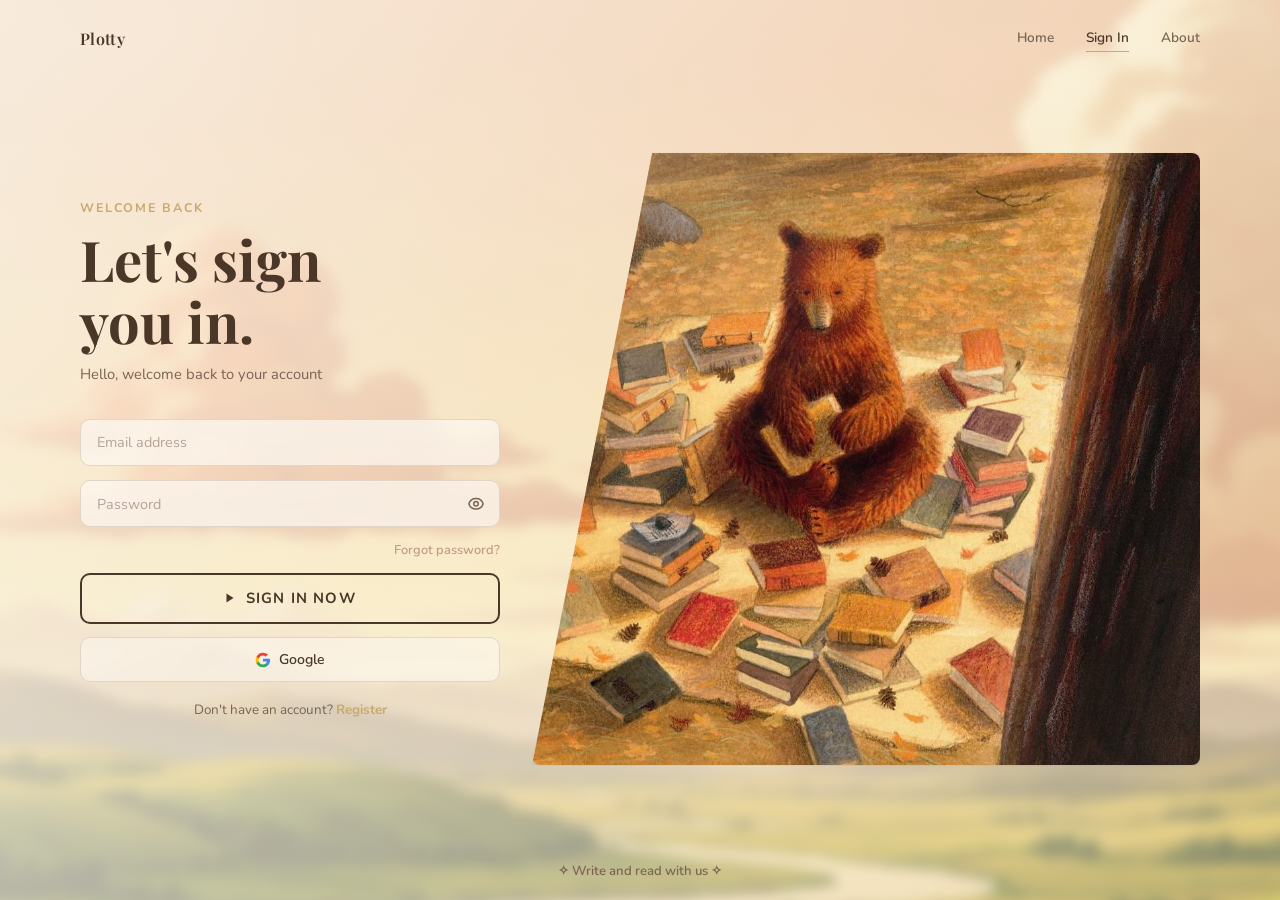
==== static/index.html @ 0d7ef9e9 "Riorganizzazione cartelle e aggiunta backend" ====
<!DOCTYPE html>
<html lang="it">
<head>
  <meta charset="UTF-8" />
  <meta name="viewport" content="width=device-width, initial-scale=1.0" />
  <title>Sign In</title>
  <link rel="stylesheet" href="index.css" />
  <link rel="preconnect" href="https://fonts.googleapis.com" />
  <link rel="preconnect" href="https://fonts.gstatic.com" crossorigin />
  <link href="https://fonts.googleapis.com/css2?family=Playfair+Display:wght@400;500;600;700&family=Nunito:wght@400;600;700&display=swap" rel="stylesheet" />
  <script src="jquery-3.5.1.min.js"></script>
  <script src="libreria.js"></script>
  <script src="index.js"></script>
</head>
<body>

  <!-- Fullscreen Background -->
  <div class="bg-layer" aria-hidden="true"></div>
  <div class="bg-overlay" aria-hidden="true"></div>

  <!-- Main Layout -->
  <main class="page">

    <!-- Top Nav -->
    <nav class="topnav" aria-label="Main navigation">
      <span class="topnav-brand">Plotty</span>
      <div class="topnav-links">
        <a href="#" class="nav-link">Home</a>
        <a href="#" class="nav-link active">Sign In</a>
        <a href="#" class="nav-link">About</a>
      </div>
      <button class="hamburger" aria-label="Open menu">
        <svg width="24" height="24" viewBox="0 0 24 24" fill="none" stroke="currentColor" stroke-width="2">
          <line x1="3" y1="6" x2="21" y2="6" />
          <line x1="3" y1="12" x2="21" y2="12" />
          <line x1="3" y1="18" x2="21" y2="18" />
        </svg>
      </button>
    </nav>

    <!-- Content Area -->
    <div class="content">

      <!-- Left: Form -->
      <div class="left-col">
        <p class="eyebrow">Welcome back</p>
        <h1 class="hero-title">Let's sign<br/>you in.</h1>
        <p class="hero-sub">Hello, welcome back to your account</p>

        <form class="login-form" action="#" method="post">
          <div class="input-group">
            <label for="email" class="sr-only">Email</label>
            <input type="email" id="email" name="email" placeholder="Email address" required autocomplete="email" />
          </div>

          <div class="input-group">
            <label for="password" class="sr-only">Password</label>
            <div class="password-wrapper">
              <input type="password" id="password" name="password" placeholder="Password" required autocomplete="current-password" />
              <button type="button" class="password-toggle" aria-label="Show password" onclick="togglePassword()">
                <svg id="eye-icon" xmlns="http://www.w3.org/2000/svg" fill="none" viewBox="0 0 24 24" stroke="currentColor" stroke-width="2">
                  <path stroke-linecap="round" stroke-linejoin="round" d="M15 12a3 3 0 11-6 0 3 3 0 016 0z" />
                  <path stroke-linecap="round" stroke-linejoin="round" d="M2.458 12C3.732 7.943 7.523 5 12 5c4.478 0 8.268 2.943 9.542 7-1.274 4.057-5.064 7-9.542 7-4.477 0-8.268-2.943-9.542-7z" />
                </svg>
                <svg id="eye-off-icon" xmlns="http://www.w3.org/2000/svg" fill="none" viewBox="0 0 24 24" stroke="currentColor" stroke-width="2" style="display:none">
                  <path stroke-linecap="round" stroke-linejoin="round" d="M13.875 18.825A10.05 10.05 0 0112 19c-4.478 0-8.268-2.943-9.543-7a9.97 9.97 0 011.563-3.029m5.858.908a3 3 0 114.243 4.243M9.878 9.878l4.242 4.242M9.88 9.88l-3.29-3.29m7.532 7.532l3.29 3.29M3 3l3.59 3.59m0 0A9.953 9.953 0 0112 5c4.478 0 8.268 2.943 9.543 7a10.025 10.025 0 01-4.132 5.411m0 0L21 21" />
                </svg>
              </button>
            </div>
          </div>

          <div class="form-actions">
            <a href="#" class="forgot-link">Forgot password?</a>
          </div>

          <button type="submit" class="btn-signin">
            <svg width="16" height="16" fill="none" viewBox="0 0 24 24" stroke="currentColor" stroke-width="2.5">
              <polygon points="5 3 19 12 5 21 5 3" fill="currentColor" stroke="none"/>
            </svg>
            Sign in now
          </button>

          <button type="button" class="btn-google">
            <svg viewBox="0 0 24 24" xmlns="http://www.w3.org/2000/svg">
              <path d="M22.56 12.25c0-.78-.07-1.53-.2-2.25H12v4.26h5.92a5.06 5.06 0 01-2.2 3.32v2.77h3.57c2.08-1.92 3.28-4.74 3.28-8.1z" fill="#4285F4"/>
              <path d="M12 23c2.97 0 5.46-.98 7.28-2.66l-3.57-2.77c-.98.66-2.23 1.06-3.71 1.06-2.86 0-5.29-1.93-6.16-4.53H2.18v2.84C3.99 20.53 7.7 23 12 23z" fill="#34A853"/>
              <path d="M5.84 14.09c-.22-.66-.35-1.36-.35-2.09s.13-1.43.35-2.09V7.07H2.18C1.43 8.55 1 10.22 1 12s.43 3.45 1.18 4.93l2.85-2.22.81-.62z" fill="#FBBC05"/>
              <path d="M12 5.38c1.62 0 3.06.56 4.21 1.64l3.15-3.15C17.45 2.09 14.97 1 12 1 7.7 1 3.99 3.47 2.18 7.07l3.66 2.84c.87-2.6 3.3-4.53 6.16-4.53z" fill="#EA4335"/>
            </svg>
            Google
          </button>

          <p class="register-link">
            Don't have an account? <a href="#">Register</a>
          </p>
        </form>
      </div>

      <!-- Right: Character Illustration with diagonal -->
      <div class="right-col" aria-hidden="true">
        <div class="diagonal-clip">
          <img src="img/ghibli-bunny.jpg" alt="" />
        </div>
      </div>

    </div>

    <!-- Bottom Nav -->
    <footer class="bottom-bar">
      <!--<a href="#" class="bottom-link">
        <svg width="14" height="14" fill="none" stroke="currentColor" stroke-width="2" viewBox="0 0 24 24"><path d="M15 19l-7-7 7-7"/></svg>
        Write
      </a>
      <a href="#" class="bottom-link">
        Read
        <svg width="14" height="14" fill="none" stroke="currentColor" stroke-width="2" viewBox="0 0 24 24"><path d="M9 5l7 7-7 7"/></svg>
      </a>-->
      <p class="bottom-link" id="bottomWriteAndRead">
        ✧ Write and read with us ✧
      </p>
    </footer>

  </main>

  <script>
    function togglePassword() {
      var input = document.getElementById('password');
      var eyeOn = document.getElementById('eye-icon');
      var eyeOff = document.getElementById('eye-off-icon');
      if (input.type === 'password') {
        input.type = 'text';
        eyeOn.style.display = 'none';
        eyeOff.style.display = 'block';
      } else {
        input.type = 'password';
        eyeOn.style.display = 'block';
        eyeOff.style.display = 'none';
      }
    }
  </script>

</body>
</html>
---- static/index.css ----
@import url('https://fonts.googleapis.com/css2?family=Playfair+Display:wght@400;500;600;700&family=Nunito:wght@400;600;700&display=swap');

/* ---------- Reset ---------- */
*,
*::before,
*::after {
  margin: 0;
  padding: 0;
  box-sizing: border-box;
}

:root {
  --cream: #faf4eb;
  --cream-light: #fdf9f3;
  --warm-brown: #4a3728;
  --warm-brown-light: #7a6555;
  --gold: #c9a96e;
  --gold-soft: #dcc9a1;
  --rose-muted: #c49a8a;
  --sage: #8a9a7a;
  --purple-soft: #a48bb0;
  --border-warm: #e0d5c8;
}

html, body {
  height: 100%;
  font-family: 'Nunito', sans-serif;
  color: var(--warm-brown);
  overflow: hidden;
}

.sr-only {
  position: absolute;
  width: 1px;
  height: 1px;
  padding: 0;
  margin: -1px;
  overflow: hidden;
  clip: rect(0,0,0,0);
  white-space: nowrap;
  border: 0;
}

/* ---------- Fullscreen Background ---------- */
.bg-layer {
  position: fixed;
  inset: 0;
  background: url('img/ghibli-bg.png') center / cover no-repeat;
  z-index: 0;
  filter: blur(6px) saturate(1.1);
  transform: scale(1.05);
}

.bg-overlay {
  position: fixed;
  inset: 0;
  z-index: 1;
  background:
    linear-gradient(135deg, rgba(250, 244, 235, 0.88) 0%, rgba(250, 244, 235, 0.6) 50%, rgba(250, 244, 235, 0.3) 100%);
}

/* ---------- Page ---------- */
.page {
  position: relative;
  z-index: 2;
  display: flex;
  flex-direction: column;
  height: 100vh;
  width: 100%;
  max-width: 1200px;
  margin: 0 auto;
  padding: 0 2.5rem;
}

/* ---------- Top Navigation ---------- */
.topnav {
  display: flex;
  align-items: center;
  justify-content: space-between;
  padding: 1.5rem 0;
  flex-shrink: 0;
}

.topnav-brand {
  font-family: 'Playfair Display', serif;
  font-size: 1rem;
  font-weight: 600;
  color: var(--warm-brown);
  letter-spacing: 0.02em;
}

.topnav-links {
  display: flex;
  gap: 2rem;
}

.nav-link {
  font-size: 0.85rem;
  font-weight: 600;
  color: var(--warm-brown-light);
  text-decoration: none;
  padding: 0.25rem 0;
  transition: color 0.2s;
  position: relative;
}

.nav-link:hover {
  color: var(--warm-brown);
}

.nav-link.active {
  color: var(--warm-brown);
  border-bottom: 1.5px solid var(--gold);
}

.hamburger {
  display: none;
  background: none;
  border: none;
  cursor: pointer;
  color: var(--warm-brown);
  padding: 0.25rem;
}

/* ---------- Content Area ---------- */
.content {
  flex: 1;
  display: flex;
  align-items: center;
  gap: 2rem;
  min-height: 0;
}

/* ---------- Left Column — Form ---------- */
.left-col {
  flex: 0 0 46%;
  max-width: 420px;
}

.eyebrow {
  font-size: 0.78rem;
  font-weight: 700;
  text-transform: uppercase;
  letter-spacing: 0.15em;
  color: var(--gold);
  margin-bottom: 0.75rem;
}

.hero-title {
  font-family: 'Playfair Display', serif;
  font-size: clamp(2.2rem, 4.5vw, 3.5rem);
  font-weight: 700;
  color: var(--warm-brown);
  line-height: 1.1;
  margin-bottom: 0.75rem;
  text-wrap: balance;
}

.hero-sub {
  font-size: 0.92rem;
  color: var(--warm-brown-light);
  margin-bottom: 2rem;
  line-height: 1.6;
  max-width: 320px;
}

/* ---------- Form ---------- */
.login-form {
  display: flex;
  flex-direction: column;
  gap: 0.85rem;
}

.input-group input {
  width: 100%;
  padding: 0.8rem 1rem;
  border: 1.5px solid var(--border-warm);
  border-radius: 10px;
  background: rgba(253, 249, 243, 0.7);
  backdrop-filter: blur(8px);
  font-family: 'Nunito', sans-serif;
  font-size: 0.9rem;
  color: var(--warm-brown);
  outline: none;
  transition: border-color 0.25s, box-shadow 0.25s;
}

.input-group input::placeholder {
  color: var(--warm-brown-light);
  opacity: 0.55;
}

.input-group input:focus {
  border-color: var(--gold);
  box-shadow: 0 0 0 3px rgba(201, 169, 110, 0.15);
}

/* Password wrapper */
.password-wrapper {
  position: relative;
}

.password-toggle {
  position: absolute;
  right: 0.75rem;
  top: 50%;
  transform: translateY(-50%);
  background: none;
  border: none;
  cursor: pointer;
  color: var(--warm-brown-light);
  display: flex;
  align-items: center;
  padding: 0.2rem;
  transition: color 0.2s;
}

.password-toggle:hover {
  color: var(--gold);
}

.password-toggle svg {
  width: 18px;
  height: 18px;
}

/* Form actions */
.form-actions {
  display: flex;
  justify-content: flex-end;
}

.forgot-link {
  font-size: 0.8rem;
  color: var(--rose-muted);
  text-decoration: none;
  font-weight: 600;
  transition: color 0.2s;
}

.forgot-link:hover {
  color: var(--warm-brown);
}

/* Sign-in Button */
.btn-signin {
  display: flex;
  align-items: center;
  justify-content: center;
  gap: 0.6rem;
  width: 100%;
  padding: 0.85rem;
  border: 2px solid var(--warm-brown);
  border-radius: 10px;
  background: transparent;
  color: var(--warm-brown);
  font-family: 'Nunito', sans-serif;
  font-size: 0.92rem;
  font-weight: 700;
  cursor: pointer;
  text-transform: uppercase;
  letter-spacing: 0.08em;
  transition: background 0.25s, color 0.25s, transform 0.2s;
}

.btn-signin:hover {
  background: var(--warm-brown);
  color: var(--cream);
  transform: translateY(-1px);
}

.btn-signin:active {
  transform: translateY(0);
}

.btn-signin svg {
  width: 12px;
  height: 12px;
}

/* Google Button */
.btn-google {
  display: flex;
  align-items: center;
  justify-content: center;
  gap: 0.55rem;
  width: 100%;
  padding: 0.75rem;
  border: 1.5px solid var(--border-warm);
  border-radius: 10px;
  background: rgba(253, 249, 243, 0.5);
  backdrop-filter: blur(4px);
  font-family: 'Nunito', sans-serif;
  font-size: 0.88rem;
  font-weight: 600;
  color: var(--warm-brown);
  cursor: pointer;
  transition: border-color 0.2s, background 0.2s;
}

.btn-google:hover {
  border-color: var(--gold-soft);
  background: rgba(253, 249, 243, 0.8);
}

.btn-google svg {
  width: 16px;
  height: 16px;
}

/* Register link */
.register-link {
  font-size: 0.84rem;
  color: var(--warm-brown-light);
  text-align: center;
  margin-top: 0.25rem;
}

.register-link a {
  color: var(--gold);
  text-decoration: none;
  font-weight: 700;
  transition: color 0.2s;
}

.register-link a:hover {
  color: var(--warm-brown);
  text-decoration: underline;
}

/* ---------- Right Column — Character with Diagonal ---------- */
.right-col {
  flex: 1;
  display: flex;
  align-items: center;
  justify-content: center;
  height: 80%;
  min-height: 380px;
  position: relative;
}

.diagonal-clip {
  width: 100%;
  height: 100%;
  clip-path: polygon(18% 0%, 100% 0%, 100% 100%, 0% 100%);
  border-radius: 8px;
  overflow: hidden;
  position: relative;
  box-shadow: 0 12px 40px rgba(74, 55, 40, 0.15);
}

.diagonal-clip img {
  width: 100%;
  height: 100%;
  object-fit: cover;
  display: block;
  filter: saturate(1.05) contrast(1.02);
}

.diagonal-clip::after {
  content: '';
  position: absolute;
  inset: 0;
  background: linear-gradient(
    135deg,
    rgba(250, 244, 235, 0.25) 0%,
    transparent 40%,
    transparent 70%,
    rgba(201, 169, 110, 0.1) 100%
  );
  pointer-events: none;
}

/* ---------- Bottom Bar ---------- */
.bottom-bar {
  display: flex;
  align-items: center;
  justify-content: space-between;
  padding: 1.25rem 0;
  flex-shrink: 0;
}

.bottom-link {
  display: flex;
  align-items: center;
  gap: 0.4rem;
  font-size: 0.82rem;
  font-weight: 600;
  color: var(--warm-brown-light);
  text-decoration: none;
  transition: color 0.2s;
}

.bottom-link:hover {
  color: var(--warm-brown);
}

.bottom-link svg {
  flex-shrink: 0;
}

.bottom-bar {
  display: flex;
  align-items: center;
  padding: 1.25rem 0;
}

#bottomWriteAndRead {
  margin: 0 auto;
}

/* ============================================
   Responsive
   ============================================ */
@media (max-width: 900px) {
  .right-col {
    display: none;
  }

  .left-col {
    flex: 1;
    max-width: 440px;
    margin: 0 auto;
  }

  .page {
    padding: 0 1.5rem;
  }
}

@media (max-width: 600px) {
  .topnav-links {
    display: none;
  }

  .hamburger {
    display: flex;
  }

  .page {
    padding: 0 1.25rem;
  }

  .hero-title {
    font-size: 2rem;
  }

  .hero-sub {
    margin-bottom: 1.5rem;
  }
}
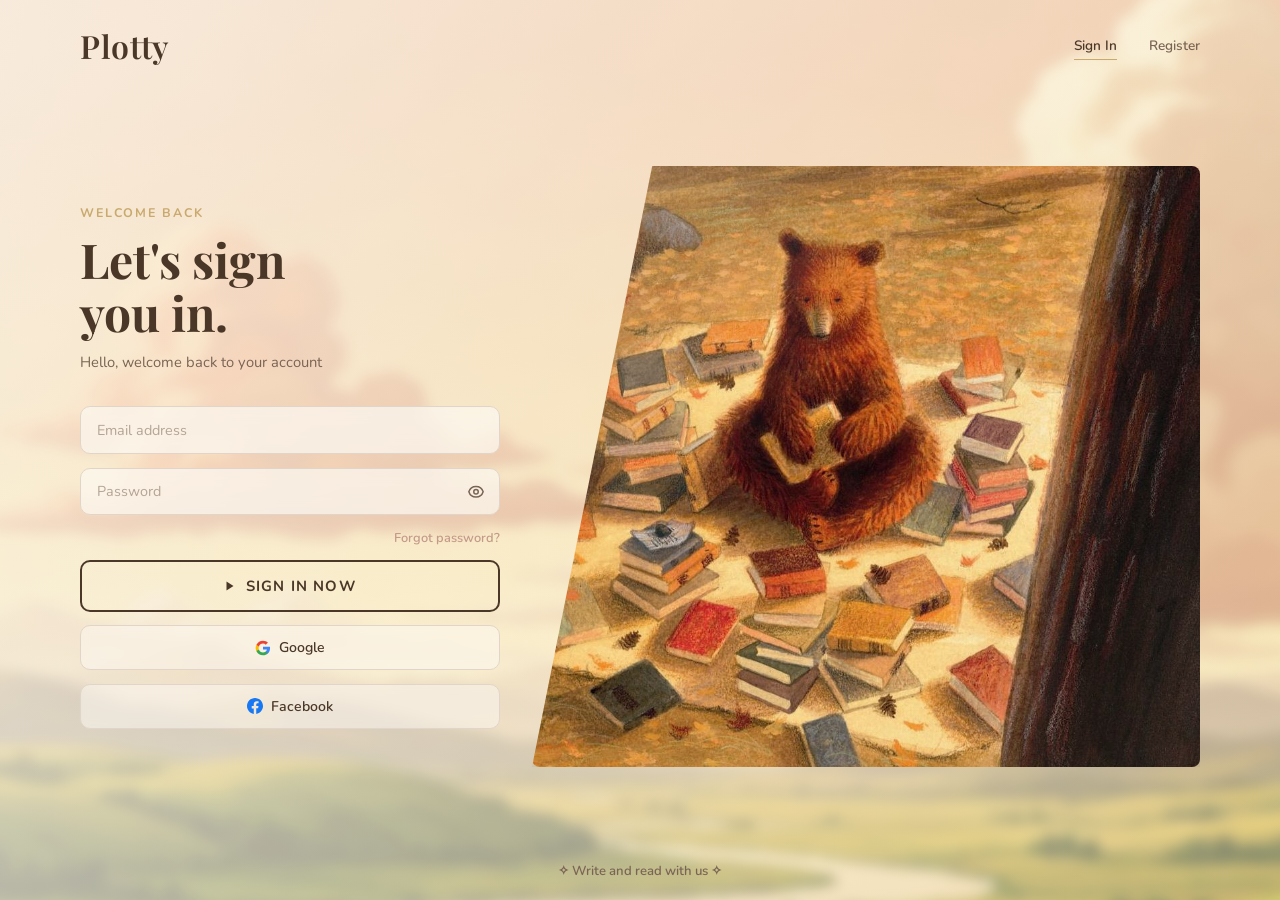
==== commit 6530816d: "Creazione pagine di accesso e registrazione e un prova della pagina principale. Finire modifiche di " ====
--- a/static/index.html
+++ b/static/index.html
@@ -25,9 +25,8 @@
     <nav class="topnav" aria-label="Main navigation">
       <span class="topnav-brand">Plotty</span>
       <div class="topnav-links">
-        <a href="#" class="nav-link">Home</a>
         <a href="#" class="nav-link active">Sign In</a>
-        <a href="#" class="nav-link">About</a>
+        <a href="register.html" class="nav-link">Register</a>
       </div>
       <button class="hamburger" aria-label="Open menu">
         <svg width="24" height="24" viewBox="0 0 24 24" fill="none" stroke="currentColor" stroke-width="2">
@@ -90,9 +89,13 @@
             Google
           </button>
 
-          <p class="register-link">
-            Don't have an account? <a href="#">Register</a>
-          </p>
+          <button type="button" class="btn-facebook">
+            <svg viewBox="0 0 24 24" xmlns="http://www.w3.org/2000/svg">
+              <path d="M24 12.073C24 5.405 18.627 0 12 0S0 5.405 0 12.073c0 6.019 4.388 11.003 10.125 11.927v-8.437H7.078v-3.49h3.047V9.413c0-3.007 1.792-4.669 4.533-4.669 1.312 0 2.686.235 2.686.235v2.953h-1.513c-1.491 0-1.956.926-1.956 1.874v2.247h3.328l-.532 3.49h-2.796V24C19.612 23.076 24 18.092 24 12.073z" fill="#1877F2"/>
+            </svg>
+            Facebook
+          </button>
+
         </form>
       </div>
 
@@ -138,6 +141,5 @@
       }
     }
   </script>
-
 </body>
 </html>
--- a/static/index.css
+++ b/static/index.css
@@ -83,7 +83,7 @@
 
 .topnav-brand {
   font-family: 'Playfair Display', serif;
-  font-size: 1rem;
+  font-size: 2rem;
   font-weight: 600;
   color: var(--warm-brown);
   letter-spacing: 0.02em;
@@ -148,7 +148,7 @@
 
 .hero-title {
   font-family: 'Playfair Display', serif;
-  font-size: clamp(2.2rem, 4.5vw, 3.5rem);
+  font-size: clamp(2.0rem, 4.5vw, 3.0rem);
   font-weight: 700;
   color: var(--warm-brown);
   line-height: 1.1;
@@ -304,6 +304,35 @@
 }
 
 .btn-google svg {
+  width: 16px;
+  height: 16px;
+}
+/* Facebook Button */
+.btn-facebook {
+  display: flex;
+  align-items: center;
+  justify-content: center;
+  gap: 0.55rem;
+  width: 100%;
+  padding: 0.75rem;
+  border: 1.5px solid var(--border-warm);
+  border-radius: 10px;
+  background: rgba(253, 249, 243, 0.5);
+  backdrop-filter: blur(4px);
+  font-family: 'Nunito', sans-serif;
+  font-size: 0.88rem;
+  font-weight: 600;
+  color: var(--warm-brown);
+  cursor: pointer;
+  transition: border-color 0.2s, background 0.2s;
+}
+
+.btn-facebook:hover {
+  border-color: var(--gold-soft);
+  background: rgba(253, 249, 243, 0.8);
+}
+
+.btn-facebook svg {
   width: 16px;
   height: 16px;
 }
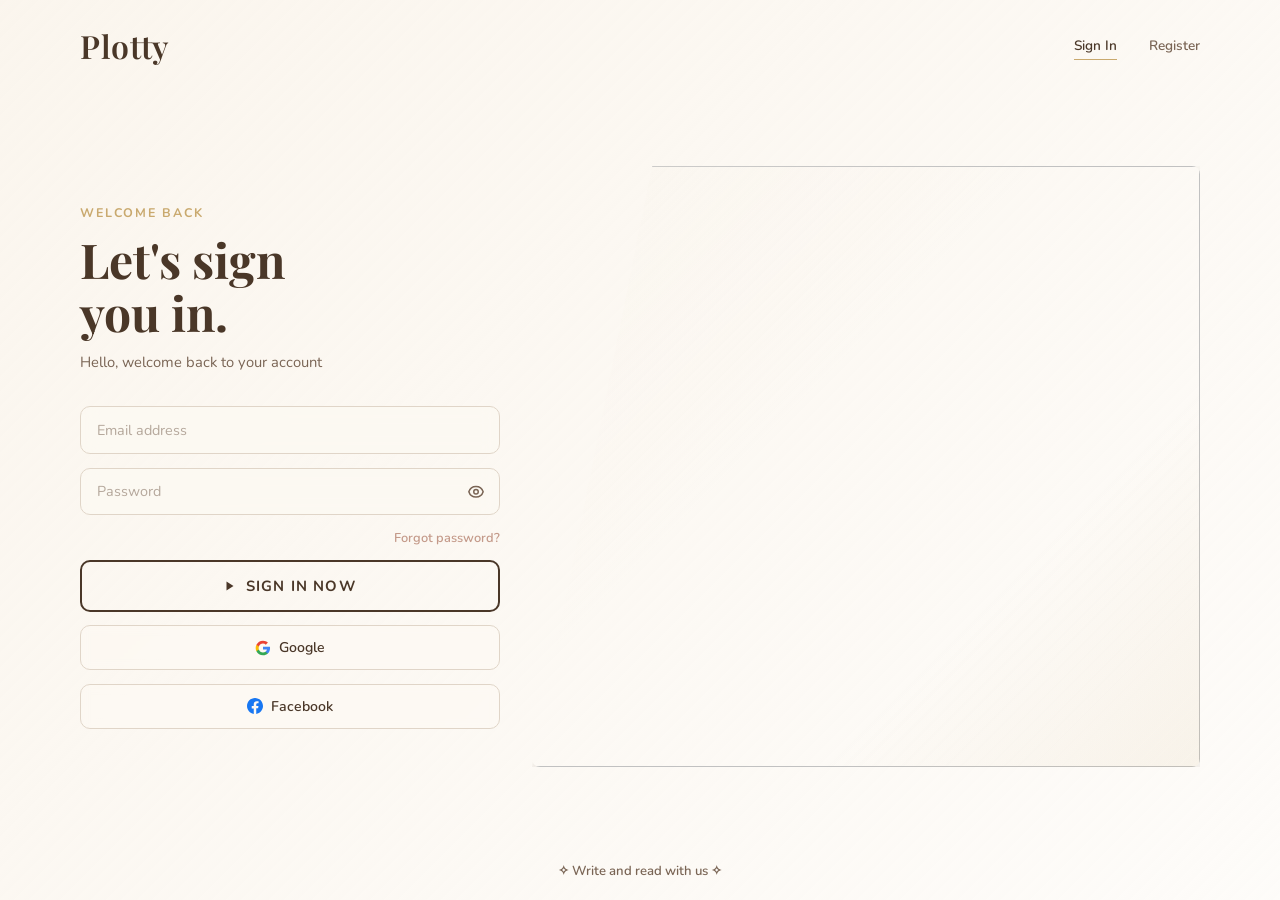
==== commit 610e0117: "caricamento immagini su cloudinary e resa superflua la presenza della cartella img" ====
--- a/static/index.html
+++ b/static/index.html
@@ -10,8 +10,7 @@
   <link href="https://fonts.googleapis.com/css2?family=Playfair+Display:wght@400;500;600;700&family=Nunito:wght@400;600;700&display=swap" rel="stylesheet" />
   <script src="jquery-3.5.1.min.js"></script>
   <script src="libreria.js"></script>
-  <script src="index.js"></script>
-</head>
+  <script type="module" src="script.js"></script></head>
 <body>
 
   <!-- Fullscreen Background -->
@@ -102,7 +101,7 @@
       <!-- Right: Character Illustration with diagonal -->
       <div class="right-col" aria-hidden="true">
         <div class="diagonal-clip">
-          <img src="img/ghibli-bunny.jpg" alt="" />
+          <img src="https://res.cloudinary.com/drwzjt2oi/image/upload/v1776681924/plotty/layout/ghibli-bunny.jpg" alt="" />
         </div>
       </div>
 
--- a/static/index.css
+++ b/static/index.css
@@ -45,7 +45,7 @@
 .bg-layer {
   position: fixed;
   inset: 0;
-  background: url('img/ghibli-bg.png') center / cover no-repeat;
+  background: url('https://res.cloudinary.com/drwzjt2oi/image/upload/v1776681918/plotty/layout/ghibli-bg.png') center / cover no-repeat;
   z-index: 0;
   filter: blur(6px) saturate(1.1);
   transform: scale(1.05);
@@ -437,7 +437,33 @@
 #bottomWriteAndRead {
   margin: 0 auto;
 }
-
+body {
+  transition: filter 0.4s ease, opacity 0.4s ease, transform 0.4s ease;
+}
+
+.page-exit {
+  filter: blur(10px);
+  opacity: 0;
+  transform: translateY(10px); /* Leggero movimento verso il basso */
+}
+
+/* Animazione all'entrata */
+body {
+  animation: fadeInBlur 0.6s ease-out;
+}
+
+@keyframes fadeInBlur {
+  from {
+    filter: blur(10px);
+    opacity: 0;
+    transform: translateY(-10px);
+  }
+  to {
+    filter: blur(0);
+    opacity: 1;
+    transform: translateY(0);
+  }
+}
 /* ============================================
    Responsive
    ============================================ */
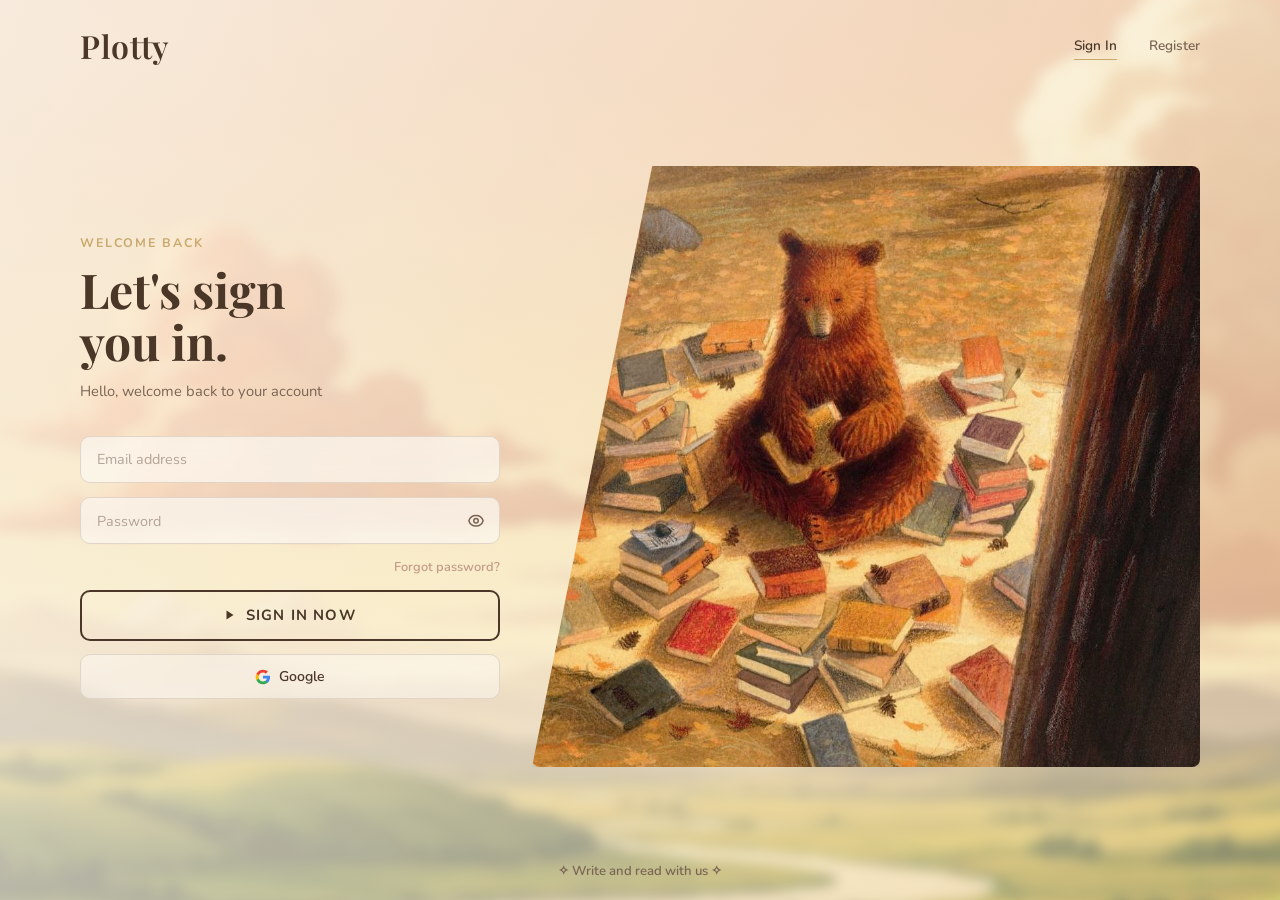
==== commit 73bd4717: "Modificata la grafica, tolto tasto facebook e implementata selezione" ====
--- a/static/index.html
+++ b/static/index.html
@@ -60,7 +60,7 @@
                   <path stroke-linecap="round" stroke-linejoin="round" d="M15 12a3 3 0 11-6 0 3 3 0 016 0z" />
                   <path stroke-linecap="round" stroke-linejoin="round" d="M2.458 12C3.732 7.943 7.523 5 12 5c4.478 0 8.268 2.943 9.542 7-1.274 4.057-5.064 7-9.542 7-4.477 0-8.268-2.943-9.542-7z" />
                 </svg>
-                <svg id="eye-off-icon" xmlns="http://www.w3.org/2000/svg" fill="none" viewBox="0 0 24 24" stroke="currentColor" stroke-width="2" style="display:none">
+                <svg id="eye-off-icon" xmlns="http://www.w3.org/2000/svg" fill="none" viewBox="0 0 24 24" stroke="currentColor" stroke-width="2" class="eye-off">
                   <path stroke-linecap="round" stroke-linejoin="round" d="M13.875 18.825A10.05 10.05 0 0112 19c-4.478 0-8.268-2.943-9.543-7a9.97 9.97 0 011.563-3.029m5.858.908a3 3 0 114.243 4.243M9.878 9.878l4.242 4.242M9.88 9.88l-3.29-3.29m7.532 7.532l3.29 3.29M3 3l3.59 3.59m0 0A9.953 9.953 0 0112 5c4.478 0 8.268 2.943 9.543 7a10.025 10.025 0 01-4.132 5.411m0 0L21 21" />
                 </svg>
               </button>
@@ -88,20 +88,13 @@
             Google
           </button>
 
-          <button type="button" class="btn-facebook">
-            <svg viewBox="0 0 24 24" xmlns="http://www.w3.org/2000/svg">
-              <path d="M24 12.073C24 5.405 18.627 0 12 0S0 5.405 0 12.073c0 6.019 4.388 11.003 10.125 11.927v-8.437H7.078v-3.49h3.047V9.413c0-3.007 1.792-4.669 4.533-4.669 1.312 0 2.686.235 2.686.235v2.953h-1.513c-1.491 0-1.956.926-1.956 1.874v2.247h3.328l-.532 3.49h-2.796V24C19.612 23.076 24 18.092 24 12.073z" fill="#1877F2"/>
-            </svg>
-            Facebook
-          </button>
-
         </form>
       </div>
 
       <!-- Right: Character Illustration with diagonal -->
       <div class="right-col" aria-hidden="true">
         <div class="diagonal-clip">
-          <img src="https://res.cloudinary.com/drwzjt2oi/image/upload/v1776681924/plotty/layout/ghibli-bunny.jpg" alt="" />
+          <img src="img/ghibli-bunny.jpg" alt="" />
         </div>
       </div>
 
--- a/static/index.css
+++ b/static/index.css
@@ -45,7 +45,7 @@
 .bg-layer {
   position: fixed;
   inset: 0;
-  background: url('https://res.cloudinary.com/drwzjt2oi/image/upload/v1776681918/plotty/layout/ghibli-bg.png') center / cover no-repeat;
+  background: url('img/ghibli-bg.png') center / cover no-repeat;
   z-index: 0;
   filter: blur(6px) saturate(1.1);
   transform: scale(1.05);
@@ -504,3 +504,6 @@
     margin-bottom: 1.5rem;
   }
 }
+
+/* Eye toggle icon — hidden by default */
+.eye-off { display: none; }
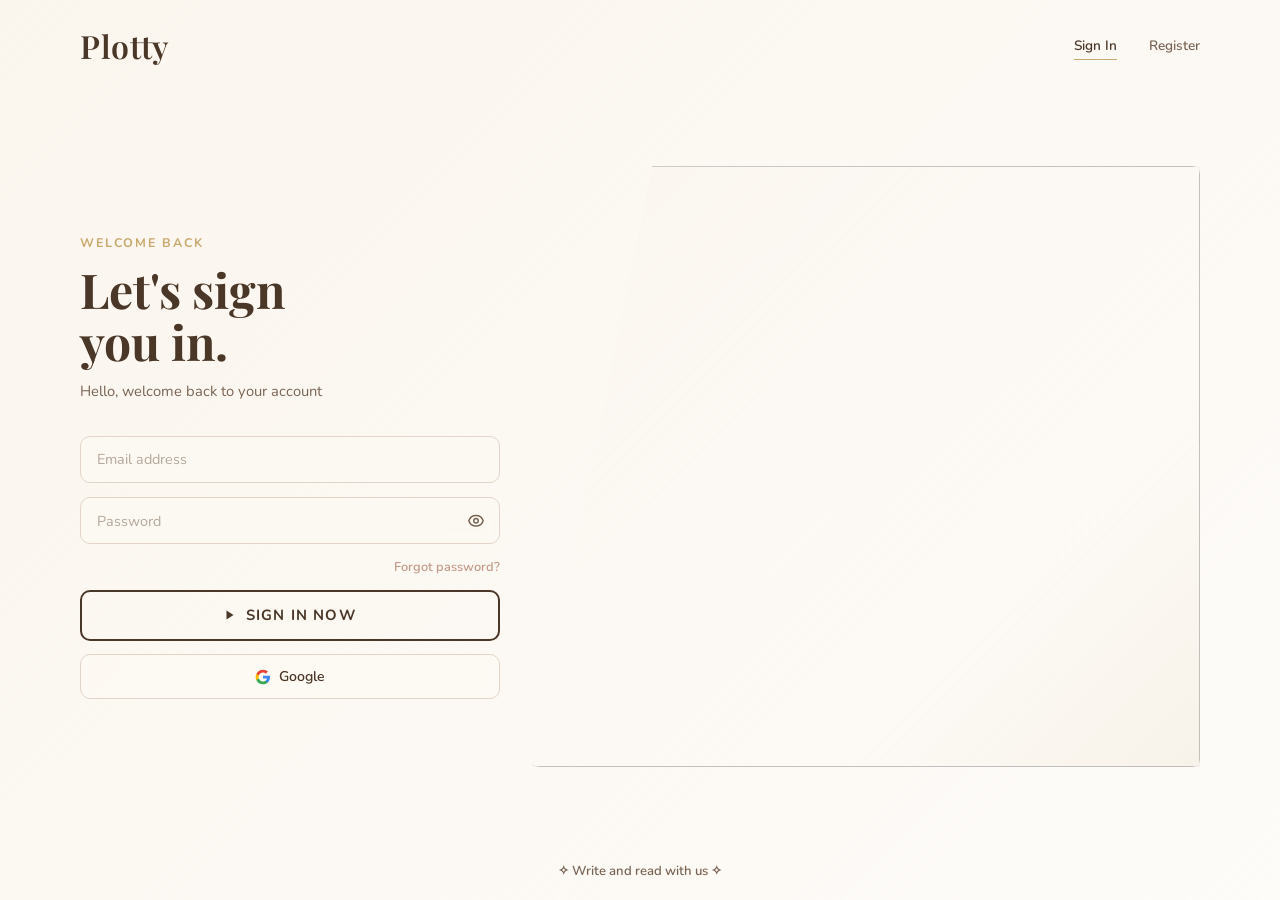
==== commit 0bd18d74: "Risolti conflitti e unito il branch AggiustamentiCodice" ====
--- a/static/index.html
+++ b/static/index.html
@@ -94,7 +94,7 @@
       <!-- Right: Character Illustration with diagonal -->
       <div class="right-col" aria-hidden="true">
         <div class="diagonal-clip">
-          <img src="img/ghibli-bunny.jpg" alt="" />
+          <img src="https://res.cloudinary.com/drwzjt2oi/image/upload/v1776681924/plotty/layout/ghibli-bunny.jpg" alt="" />
         </div>
       </div>
 
--- a/static/index.css
+++ b/static/index.css
@@ -45,7 +45,7 @@
 .bg-layer {
   position: fixed;
   inset: 0;
-  background: url('img/ghibli-bg.png') center / cover no-repeat;
+  background: url('https://res.cloudinary.com/drwzjt2oi/image/upload/v1776681918/plotty/layout/ghibli-bg.png') center / cover no-repeat;
   z-index: 0;
   filter: blur(6px) saturate(1.1);
   transform: scale(1.05);
